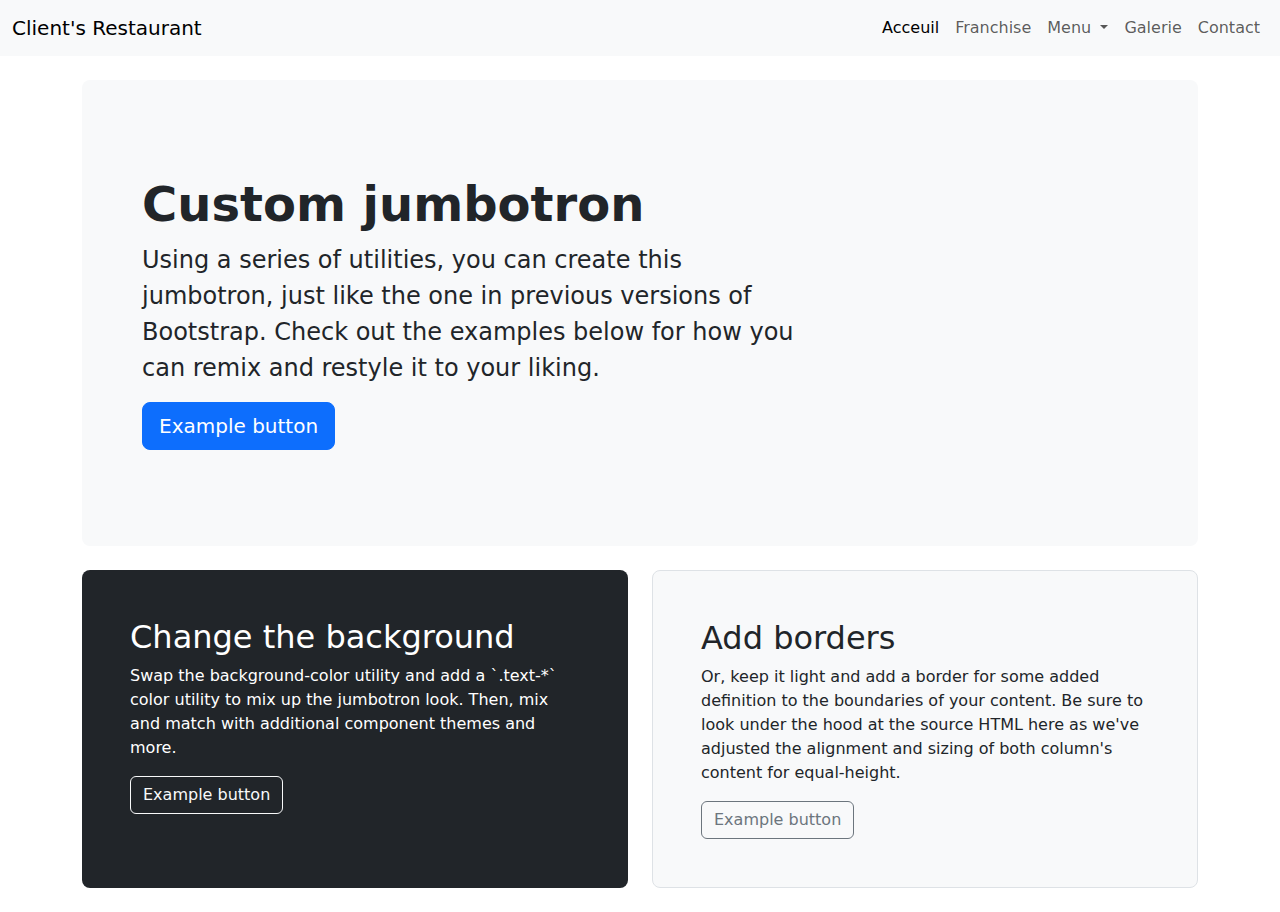
==== index.html @ b5772675 "multiple change, see about opacity contact form" ====
<!doctype html>
<html lang="en">
  <head>
    <meta charset="utf-8">
    <meta name="viewport" content="width=device-width, initial-scale=1">
    <title>Acceuil </title>
    <!--Boostrap CSS-->
    <link href="https://cdn.jsdelivr.net/npm/bootstrap@5.3.3/dist/css/bootstrap.min.css" rel="stylesheet" integrity="sha384-QWTKZyjpPEjISv5WaRU9OFeRpok6YctnYmDr5pNlyT2bRjXh0JMhjY6hW+ALEwIH" crossorigin="anonymous">
  </head>
  <body>
    <!--Navbar-->
    <nav class="navbar navbar-expand-lg bg-body-tertiary">
      <div class="container-fluid ">
        <a class="navbar-brand" href="#">Client's Restaurant</a>
          <div class="d-none d-md-flex m-r-5 m-l-5 ">
            <button class="navbar-toggler" type="button" data-bs-toggle="collapse" data-bs-target="#navbarSupportedContent" aria-controls="navbarSupportedContent" aria-expanded="false" aria-label="Toggle navigation">
              <span class="navbar-toggler-icon"></span>
            </button>
            <div class="collapse navbar-collapse" id="navbarSupportedContent">
              <ul class="navbar-nav me-auto mb-2 mb-lg-0">
                <li class="nav-item">
                  <a class="nav-link active" aria-current="page" href="./index.html">Acceuil</a>
                </li>
                <li class="nav-item">
                  <a class="nav-link" href="./franchise.html">Franchise</a>
                </li>
                <li class="nav-item dropdown">
                  <a class="nav-link dropdown-toggle" href="#" role="button" data-bs-toggle="dropdown" aria-expanded="false">
                    Menu
                  </a>
                  <ul class="dropdown-menu">
                    <li><a class="dropdown-item" href="./menu.html">Restaurant</a></li>
                    <li><a class="dropdown-item" href="#">Cave à vins</a></li>
                    <li><a class="dropdown-item" href="#">Bar</a></li>
                  </ul>
                </li>
                <li class="nav-item">
                  <a class="nav-link" href="./galerie.html">Galerie</a>
                </li>
                <li class="nav-item">
                  <a class="nav-link" href="contact.html">Contact</a>
                </li>
              </ul>
          </div>
        </div>
      </div>
    </nav>
    <!--"Jumbotron ? "-->
  

    <div class="container py-4">
      <!--<header class="pb-3 mb-4 border-bottom">
        <a href="https://getbootstrap.com/" class="d-flex align-items-center text-dark text-decoration-none">
          <svg xmlns="http://www.w3.org/2000/svg" width="40" height="32" class="me-2" viewBox="0 0 118 94" role="img"><title>Bootstrap</title><path fill-rule="evenodd" clip-rule="evenodd" d="M24.509 0c-6.733 0-11.715 5.893-11.492 12.284.214 6.14-.064 14.092-2.066 20.577C8.943 39.365 5.547 43.485 0 44.014v5.972c5.547.529 8.943 4.649 10.951 11.153 2.002 6.485 2.28 14.437 2.066 20.577C12.794 88.106 17.776 94 24.51 94H93.5c6.733 0 11.714-5.893 11.491-12.284-.214-6.14.064-14.092 2.066-20.577 2.009-6.504 5.396-10.624 10.943-11.153v-5.972c-5.547-.529-8.934-4.649-10.943-11.153-2.002-6.484-2.28-14.437-2.066-20.577C105.214 5.894 100.233 0 93.5 0H24.508zM80 57.863C80 66.663 73.436 72 62.543 72H44a2 2 0 01-2-2V24a2 2 0 012-2h18.437c9.083 0 15.044 4.92 15.044 12.474 0 5.302-4.01 10.049-9.119 10.88v.277C75.317 46.394 80 51.21 80 57.863zM60.521 28.34H49.948v14.934h8.905c6.884 0 10.68-2.772 10.68-7.727 0-4.643-3.264-7.207-9.012-7.207zM49.948 49.2v16.458H60.91c7.167 0 10.964-2.876 10.964-8.281 0-5.406-3.903-8.178-11.425-8.178H49.948z" fill="currentColor"></path></svg>
          <span class="fs-4">Jumbotron example</span>
        </a>
      </header>-->
  
      <div class="p-5 mb-4 bg-light rounded-3">
        <div class="container-fluid py-5">
          <h1 class="display-5 fw-bold">Custom jumbotron</h1>
          <p class="col-md-8 fs-4">Using a series of utilities, you can create this jumbotron, just like the one in previous versions of Bootstrap. Check out the examples below for how you can remix and restyle it to your liking.</p>
          <button class="btn btn-primary btn-lg" type="button">Example button</button>
        </div>
      </div>
  
      <div class="row align-items-md-stretch">
        <div class="col-md-6">
          <div class="h-100 p-5 text-white bg-dark rounded-3">
            <h2>Change the background</h2>
            <p>Swap the background-color utility and add a `.text-*` color utility to mix up the jumbotron look. Then, mix and match with additional component themes and more.</p>
            <button class="btn btn-outline-light" type="button">Example button</button>
          </div>
        </div>
        <div class="col-md-6">
          <div class="h-100 p-5 bg-light border rounded-3">
            <h2>Add borders</h2>
            <p>Or, keep it light and add a border for some added definition to the boundaries of your content. Be sure to look under the hood at the source HTML here as we've adjusted the alignment and sizing of both column's content for equal-height.</p>
            <button class="btn btn-outline-secondary" type="button">Example button</button>
          </div>
        </div>
      </div>




    <!--Bootstrap JS-->
    <script src="https://cdn.jsdelivr.net/npm/bootstrap@5.3.3/dist/js/bootstrap.bundle.min.js" integrity="sha384-YvpcrYf0tY3lHB60NNkmXc5s9fDVZLESaAA55NDzOxhy9GkcIdslK1eN7N6jIeHz" crossorigin="anonymous"></script>
  </body>
</html>
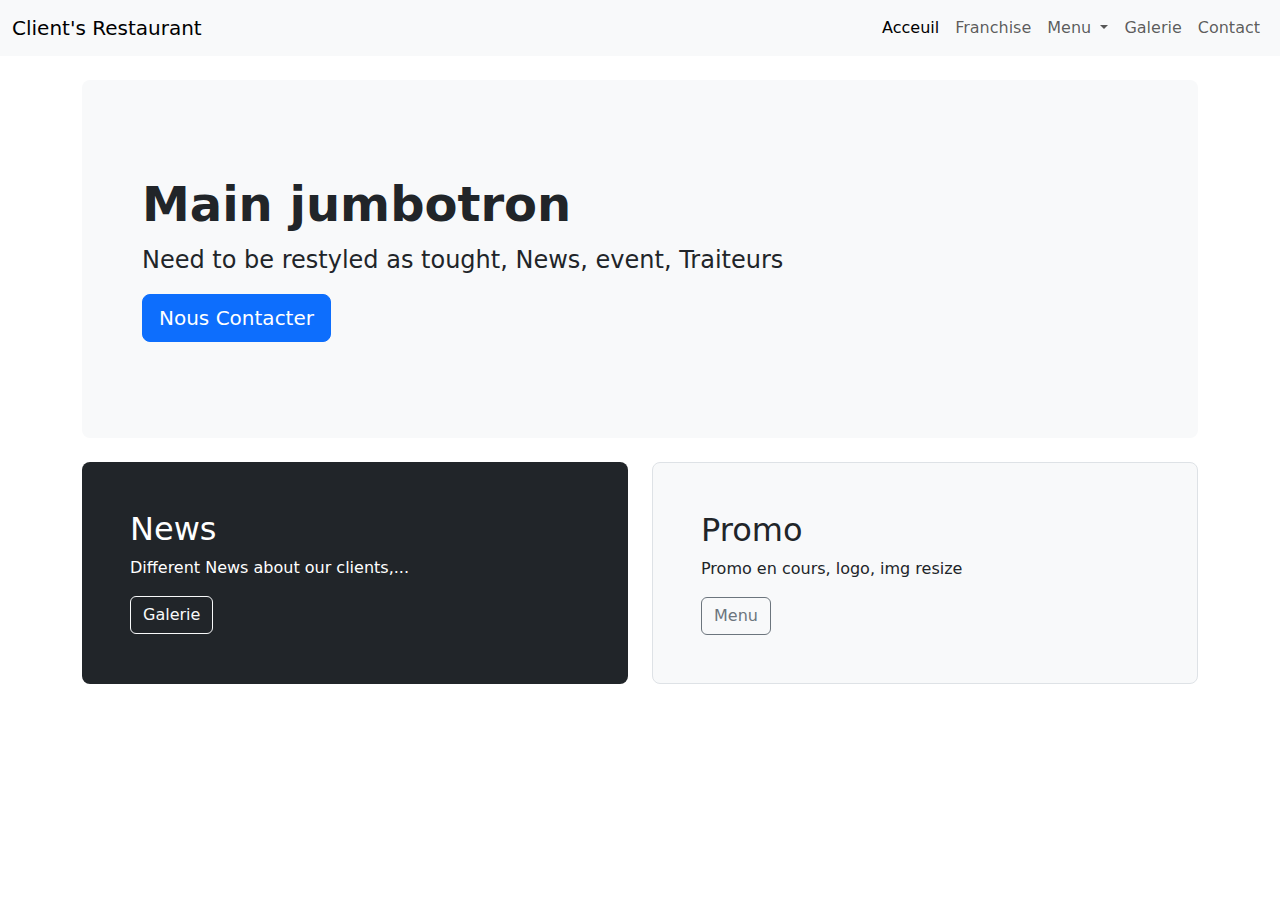
==== commit 5c8dbdd5: "adaptation jumbotron" ====
--- a/index.html
+++ b/index.html
@@ -58,25 +58,25 @@
   
       <div class="p-5 mb-4 bg-light rounded-3">
         <div class="container-fluid py-5">
-          <h1 class="display-5 fw-bold">Custom jumbotron</h1>
-          <p class="col-md-8 fs-4">Using a series of utilities, you can create this jumbotron, just like the one in previous versions of Bootstrap. Check out the examples below for how you can remix and restyle it to your liking.</p>
-          <button class="btn btn-primary btn-lg" type="button">Example button</button>
+          <h1 class="display-5 fw-bold">Main jumbotron</h1>
+          <p class="col-md-8 fs-4"> Need to be restyled as tought, News, event, Traiteurs</p>
+          <a href="./contact.html" class="btn btn-primary btn-lg" type="button">Nous Contacter</a>
         </div>
       </div>
   
       <div class="row align-items-md-stretch">
         <div class="col-md-6">
           <div class="h-100 p-5 text-white bg-dark rounded-3">
-            <h2>Change the background</h2>
-            <p>Swap the background-color utility and add a `.text-*` color utility to mix up the jumbotron look. Then, mix and match with additional component themes and more.</p>
-            <button class="btn btn-outline-light" type="button">Example button</button>
+            <h2>News</h2>
+            <p>Different News about our clients,...</p>
+            <a href="./galerie.html" class="btn btn-outline-light" type="button">Galerie</a>
           </div>
         </div>
         <div class="col-md-6">
           <div class="h-100 p-5 bg-light border rounded-3">
-            <h2>Add borders</h2>
-            <p>Or, keep it light and add a border for some added definition to the boundaries of your content. Be sure to look under the hood at the source HTML here as we've adjusted the alignment and sizing of both column's content for equal-height.</p>
-            <button class="btn btn-outline-secondary" type="button">Example button</button>
+            <h2>Promo</h2>
+            <p>Promo en cours, logo, img resize</p>
+            <a href="./menu.html" class="btn btn-outline-secondary" type="button">Menu</a>
           </div>
         </div>
       </div>
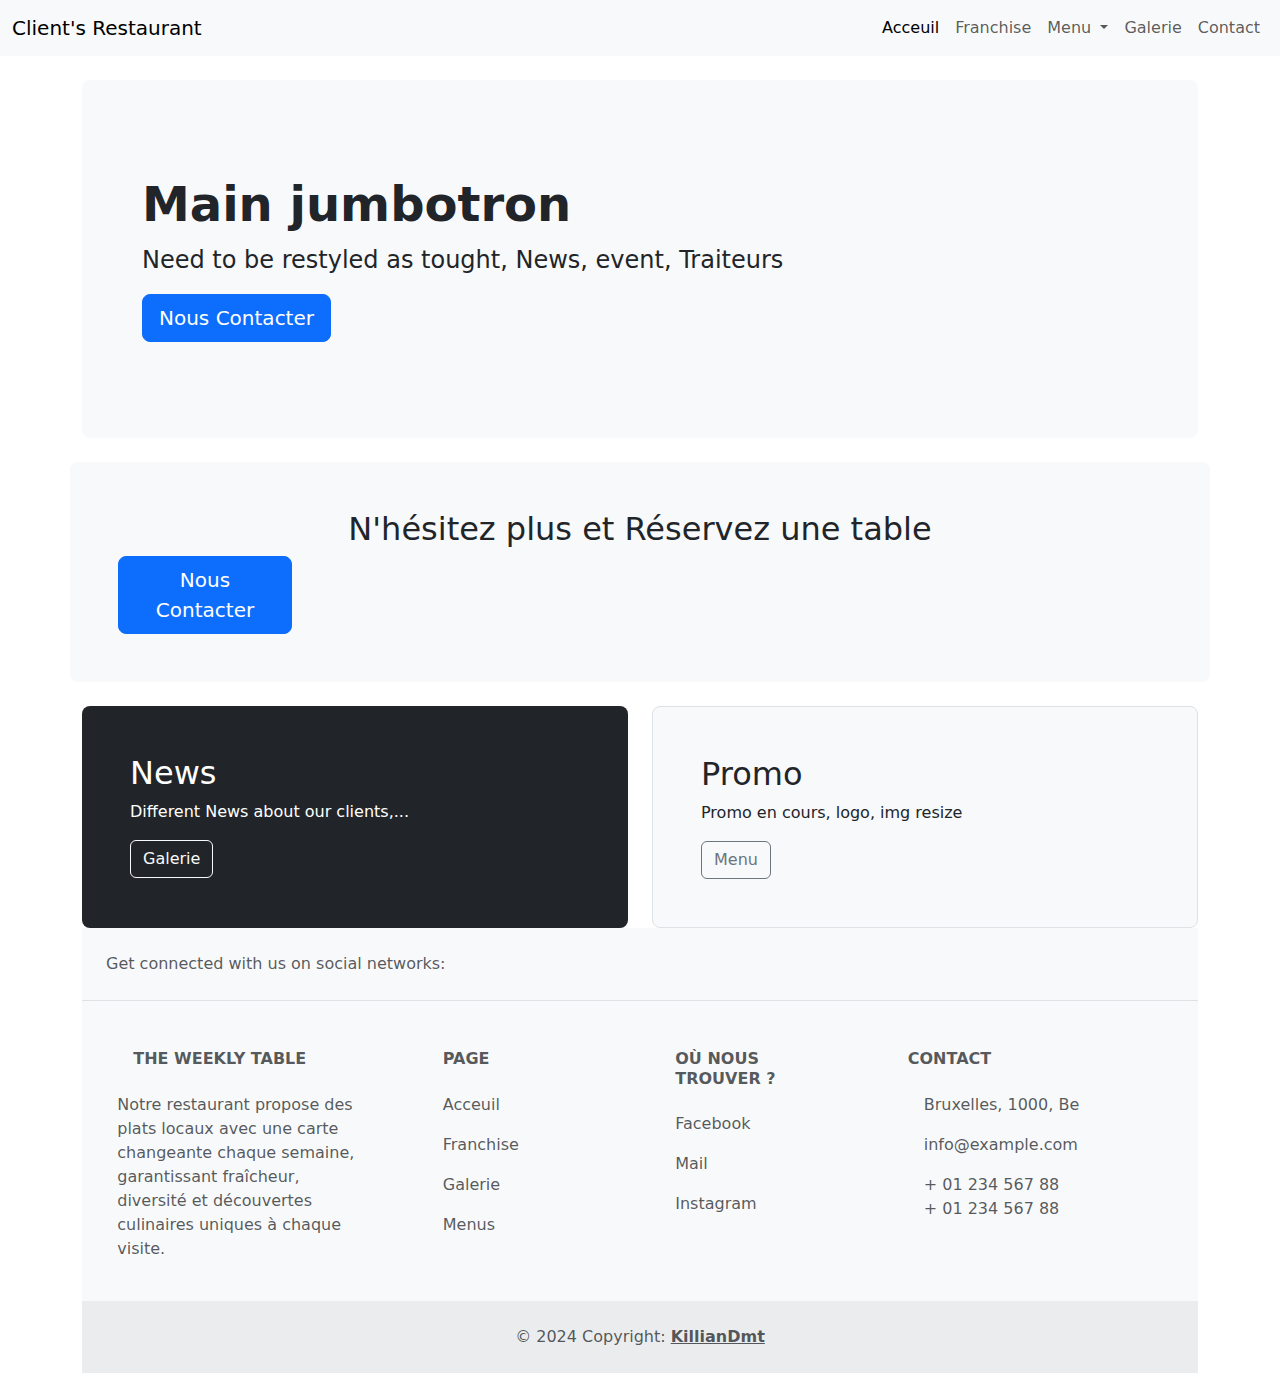
==== commit b449a803: "prepa to do dimanche" ====
--- a/index.html
+++ b/index.html
@@ -1,9 +1,14 @@
 <!doctype html>
+<!--
+ Completer menu, verifier chaque lien, page,... Orthographe,... 
+-->
 <html lang="en">
   <head>
     <meta charset="utf-8">
     <meta name="viewport" content="width=device-width, initial-scale=1">
     <title>Acceuil </title>
+    <!--Animate CSS-->
+    <link rel="stylesheet" href="https://cdnjs.cloudflare.com/ajax/libs/animate.css/4.1.1/animate.min.css"/>
     <!--Boostrap CSS-->
     <link href="https://cdn.jsdelivr.net/npm/bootstrap@5.3.3/dist/css/bootstrap.min.css" rel="stylesheet" integrity="sha384-QWTKZyjpPEjISv5WaRU9OFeRpok6YctnYmDr5pNlyT2bRjXh0JMhjY6hW+ALEwIH" crossorigin="anonymous">
   </head>
@@ -45,16 +50,12 @@
         </div>
       </div>
     </nav>
+
+
     <!--"Jumbotron ? "-->
   
 
     <div class="container py-4">
-      <!--<header class="pb-3 mb-4 border-bottom">
-        <a href="https://getbootstrap.com/" class="d-flex align-items-center text-dark text-decoration-none">
-          <svg xmlns="http://www.w3.org/2000/svg" width="40" height="32" class="me-2" viewBox="0 0 118 94" role="img"><title>Bootstrap</title><path fill-rule="evenodd" clip-rule="evenodd" d="M24.509 0c-6.733 0-11.715 5.893-11.492 12.284.214 6.14-.064 14.092-2.066 20.577C8.943 39.365 5.547 43.485 0 44.014v5.972c5.547.529 8.943 4.649 10.951 11.153 2.002 6.485 2.28 14.437 2.066 20.577C12.794 88.106 17.776 94 24.51 94H93.5c6.733 0 11.714-5.893 11.491-12.284-.214-6.14.064-14.092 2.066-20.577 2.009-6.504 5.396-10.624 10.943-11.153v-5.972c-5.547-.529-8.934-4.649-10.943-11.153-2.002-6.484-2.28-14.437-2.066-20.577C105.214 5.894 100.233 0 93.5 0H24.508zM80 57.863C80 66.663 73.436 72 62.543 72H44a2 2 0 01-2-2V24a2 2 0 012-2h18.437c9.083 0 15.044 4.92 15.044 12.474 0 5.302-4.01 10.049-9.119 10.88v.277C75.317 46.394 80 51.21 80 57.863zM60.521 28.34H49.948v14.934h8.905c6.884 0 10.68-2.772 10.68-7.727 0-4.643-3.264-7.207-9.012-7.207zM49.948 49.2v16.458H60.91c7.167 0 10.964-2.876 10.964-8.281 0-5.406-3.903-8.178-11.425-8.178H49.948z" fill="currentColor"></path></svg>
-          <span class="fs-4">Jumbotron example</span>
-        </a>
-      </header>-->
   
       <div class="p-5 mb-4 bg-light rounded-3">
         <div class="container-fluid py-5">
@@ -62,6 +63,13 @@
           <p class="col-md-8 fs-4"> Need to be restyled as tought, News, event, Traiteurs</p>
           <a href="./contact.html" class="btn btn-primary btn-lg" type="button">Nous Contacter</a>
         </div>
+      </div>
+
+
+        <!--Watch out 4 Design-->
+      <div class="row align-items-md-stretch animate__fadeInUp p-5 mb-4 bg-light rounded-3 text-center">
+        <h2>N'hésitez plus et Réservez une table</h2>
+        <a href="./contact.html" class="btn btn-primary btn-lg col-2" type="button">Nous Contacter</a>
       </div>
   
       <div class="row align-items-md-stretch">
@@ -81,7 +89,125 @@
         </div>
       </div>
 
-
+      <!--Footer+Contact-->
+
+    <footer class="text-center text-lg-start bg-body-tertiary text-muted">
+      <!-- Section: Social media -->
+      <section class="d-flex justify-content-center justify-content-lg-between p-4 border-bottom">
+        <!-- Left -->
+        <div class="me-5 d-none d-lg-block">
+          <span>Get connected with us on social networks:</span>
+        </div>
+        <!-- Left -->
+  
+        <!-- Right -->
+        <div>
+          <a href="" class="me-4 text-reset">
+            <i class="fab fa-facebook-f"></i>
+          </a>
+          <a href="" class="me-4 text-reset">
+            <i class="fab fa-twitter"></i>
+          </a>
+          <a href="" class="me-4 text-reset">
+            <i class="fab fa-google"></i>
+          </a>
+          <a href="" class="me-4 text-reset">
+            <i class="fab fa-instagram"></i>
+          </a>
+          <a href="" class="me-4 text-reset">
+            <i class="fab fa-linkedin"></i>
+          </a>
+          <a href="" class="me-4 text-reset">
+            <i class="fab fa-github"></i>
+          </a>
+        </div>
+        <!-- Right -->
+      </section>
+      <!-- Section: Social media -->
+  
+      <!-- Section: Links  -->
+      <section class="">
+        <div class="container text-center text-md-start mt-5">
+          <!-- Grid row -->
+          <div class="row mt-3">
+            <!-- Grid column -->
+            <div class="col-md-3 col-lg-4 col-xl-3 mx-auto mb-4">
+              <!-- Content -->
+              <h6 class="text-uppercase fw-bold mb-4">
+                <i class="fas fa-gem me-3"></i>The Weekly Table
+              </h6>
+              <p>
+                Notre restaurant propose des plats locaux avec une carte changeante chaque semaine, garantissant fraîcheur, diversité et découvertes culinaires uniques à chaque visite.
+              </p>
+            </div>
+            <!-- Grid column -->
+  
+            <!-- Grid column -->
+            <div class="col-md-2 col-lg-2 col-xl-2 mx-auto mb-4">
+              <!-- Links -->
+              <h6 class="text-uppercase fw-bold mb-4">
+                Page
+              </h6>
+              <p>
+                <a href="./index.html" class="text-reset text-decoration-none">Acceuil</a>
+              </p>
+              <p>
+                <a href="./franchise.html" class="text-reset text-decoration-none">Franchise</a>
+              </p>
+              <p>
+                <a href="./galerie.html" class="text-reset text-decoration-none">Galerie</a>
+              </p>
+              <p>
+                <a href="./menu.html" class="text-reset text-decoration-none">Menus</a>
+              </p>
+            </div>
+            <!-- Grid column -->
+  
+            <!-- Grid column -->
+            <div class="col-md-3 col-lg-2 col-xl-2 mx-auto mb-4">
+              <!-- Links -->
+              <h6 class="text-uppercase fw-bold mb-4">
+                Où nous trouver ? <!--Carte,...-->
+              </h6>
+              <p>
+                <a href="#!" class="text-reset text-decoration-none">Facebook</a>
+              </p>
+              <p>
+                <a href="#!" class="text-reset text-decoration-none">Mail</a>
+              </p>
+              <p>
+                <a href="#!" class="text-reset text-decoration-none">Instagram</a>
+              </p>
+            </div>
+            <!-- Grid column -->
+  
+            <!-- Grid column -->
+            <div class="col-md-4 col-lg-3 col-xl-3 mx-auto mb-md-0 mb-4">
+              <!-- Links -->
+              <h6 class="text-uppercase fw-bold mb-4">Contact</h6>
+              <p><i class="fas fa-home me-3"></i> Bruxelles,  1000, Be</p>
+              <p>
+                <a href="mailto:info@example.com" class="text-decoration-none text-reset"><i class="fas fa-envelope me-3"></i>
+                info@example.com</a>
+              </p>
+              <a href="tel:+0123456788" class="text-decoration-none text-reset"><i class="fas fa-phone me-3"></i> + 01 234 567 88</a>
+              <p><a href="tel:+0123456788" class="text-decoration-none text-reset"><i class="fas fa-print me-3"></i> + 01 234 567 88</a></p>
+            </div>
+            <!-- Grid column -->
+          </div>
+          <!-- Grid row -->
+        </div>
+      </section>
+      <!-- Section: Links  -->
+  
+      <!-- Copyright -->
+      <div class="text-center p-4" style="background-color: rgba(0, 0, 0, 0.05);">
+        © 2024 Copyright:
+        <a class="text-reset fw-bold" href="https://github.com/KillianDmt">KillianDmt</a>
+      </div>
+      <!-- Copyright -->
+    </footer>
+    <!-- Footer -->
 
 
     <!--Bootstrap JS-->
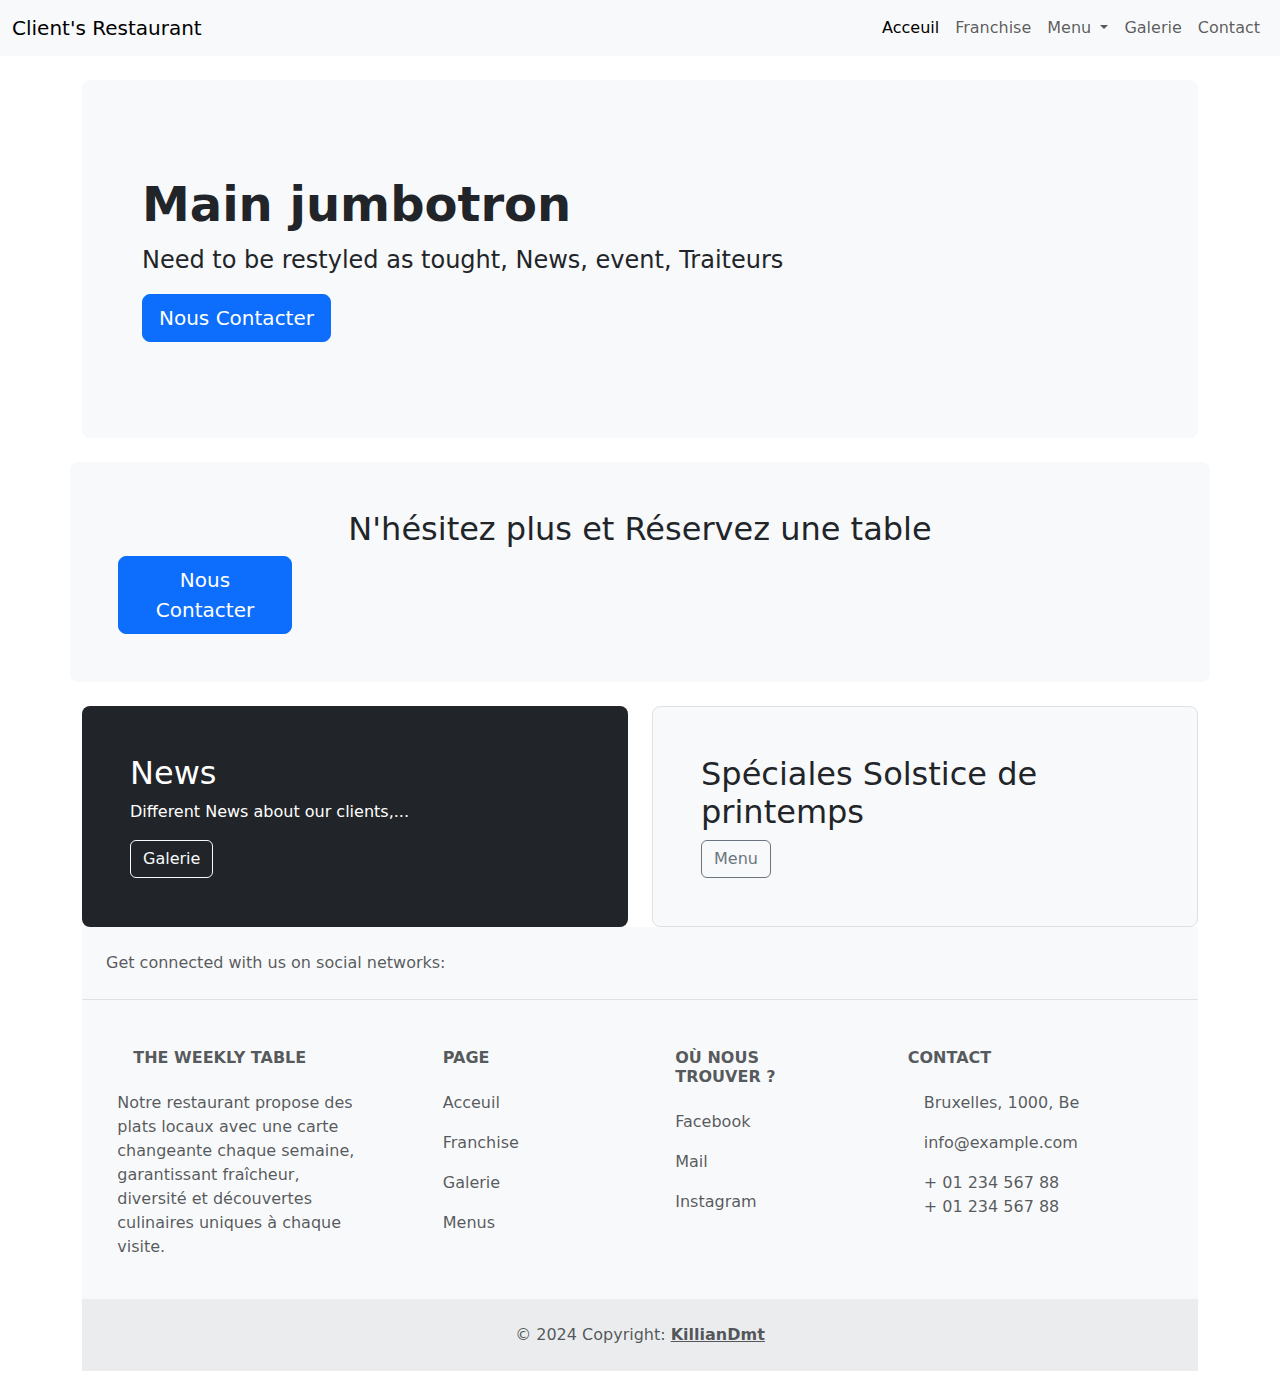
==== commit 50628b10: "Header Footer Ok" ====
--- a/index.html
+++ b/index.html
@@ -7,6 +7,8 @@
     <meta charset="utf-8">
     <meta name="viewport" content="width=device-width, initial-scale=1">
     <title>Acceuil </title>
+    <!--Fonts Awesome CSS-->
+    <link rel="stylesheet" href="https://cdnjs.cloudflare.com/ajax/libs/font-awesome/6.5.2/css/all.min.css" integrity="sha512-SnH5WK+bZxgPHs44uWIX+LLJAJ9/2PkPKZ5QiAj6Ta86w+fsb2TkcmfRyVX3pBnMFcV7oQPJkl9QevSCWr3W6A==" crossorigin="anonymous" referrerpolicy="no-referrer" />
     <!--Animate CSS-->
     <link rel="stylesheet" href="https://cdnjs.cloudflare.com/ajax/libs/animate.css/4.1.1/animate.min.css"/>
     <!--Boostrap CSS-->
@@ -16,7 +18,7 @@
     <!--Navbar-->
     <nav class="navbar navbar-expand-lg bg-body-tertiary">
       <div class="container-fluid ">
-        <a class="navbar-brand" href="#">Client's Restaurant</a>
+        <a class="navbar-brand" href="#">Client's Restaurant</a><!--Logo ?-->
           <div class="d-none d-md-flex m-r-5 m-l-5 ">
             <button class="navbar-toggler" type="button" data-bs-toggle="collapse" data-bs-target="#navbarSupportedContent" aria-controls="navbarSupportedContent" aria-expanded="false" aria-label="Toggle navigation">
               <span class="navbar-toggler-icon"></span>
@@ -34,9 +36,9 @@
                     Menu
                   </a>
                   <ul class="dropdown-menu">
-                    <li><a class="dropdown-item" href="./menu.html">Restaurant</a></li>
+                    <li><a class="dropdown-item" href="./menu.html">Restaurant</a></li><!--
                     <li><a class="dropdown-item" href="#">Cave à vins</a></li>
-                    <li><a class="dropdown-item" href="#">Bar</a></li>
+                    <li><a class="dropdown-item" href="#">Bar</a></li>-->
                   </ul>
                 </li>
                 <li class="nav-item">
@@ -82,9 +84,8 @@
         </div>
         <div class="col-md-6">
           <div class="h-100 p-5 bg-light border rounded-3">
-            <h2>Promo</h2>
-            <p>Promo en cours, logo, img resize</p>
-            <a href="./menu.html" class="btn btn-outline-secondary" type="button">Menu</a>
+            <h2>Spéciales Solstice de printemps</h2><!--class Special Jumbotron-->
+            <a href="./menu.html" class="btn btn-outline-secondary" type="button">Menu</a><!--#Sur salade en direct-->
           </div>
         </div>
       </div>
@@ -96,7 +97,7 @@
       <section class="d-flex justify-content-center justify-content-lg-between p-4 border-bottom">
         <!-- Left -->
         <div class="me-5 d-none d-lg-block">
-          <span>Get connected with us on social networks:</span>
+          <span>Get connected with us on social networks:</span> <!--Why no icon->href lien-->
         </div>
         <!-- Left -->
   
@@ -167,7 +168,7 @@
             <div class="col-md-3 col-lg-2 col-xl-2 mx-auto mb-4">
               <!-- Links -->
               <h6 class="text-uppercase fw-bold mb-4">
-                Où nous trouver ? <!--Carte,...-->
+                Où nous trouver ?
               </h6>
               <p>
                 <a href="#!" class="text-reset text-decoration-none">Facebook</a>
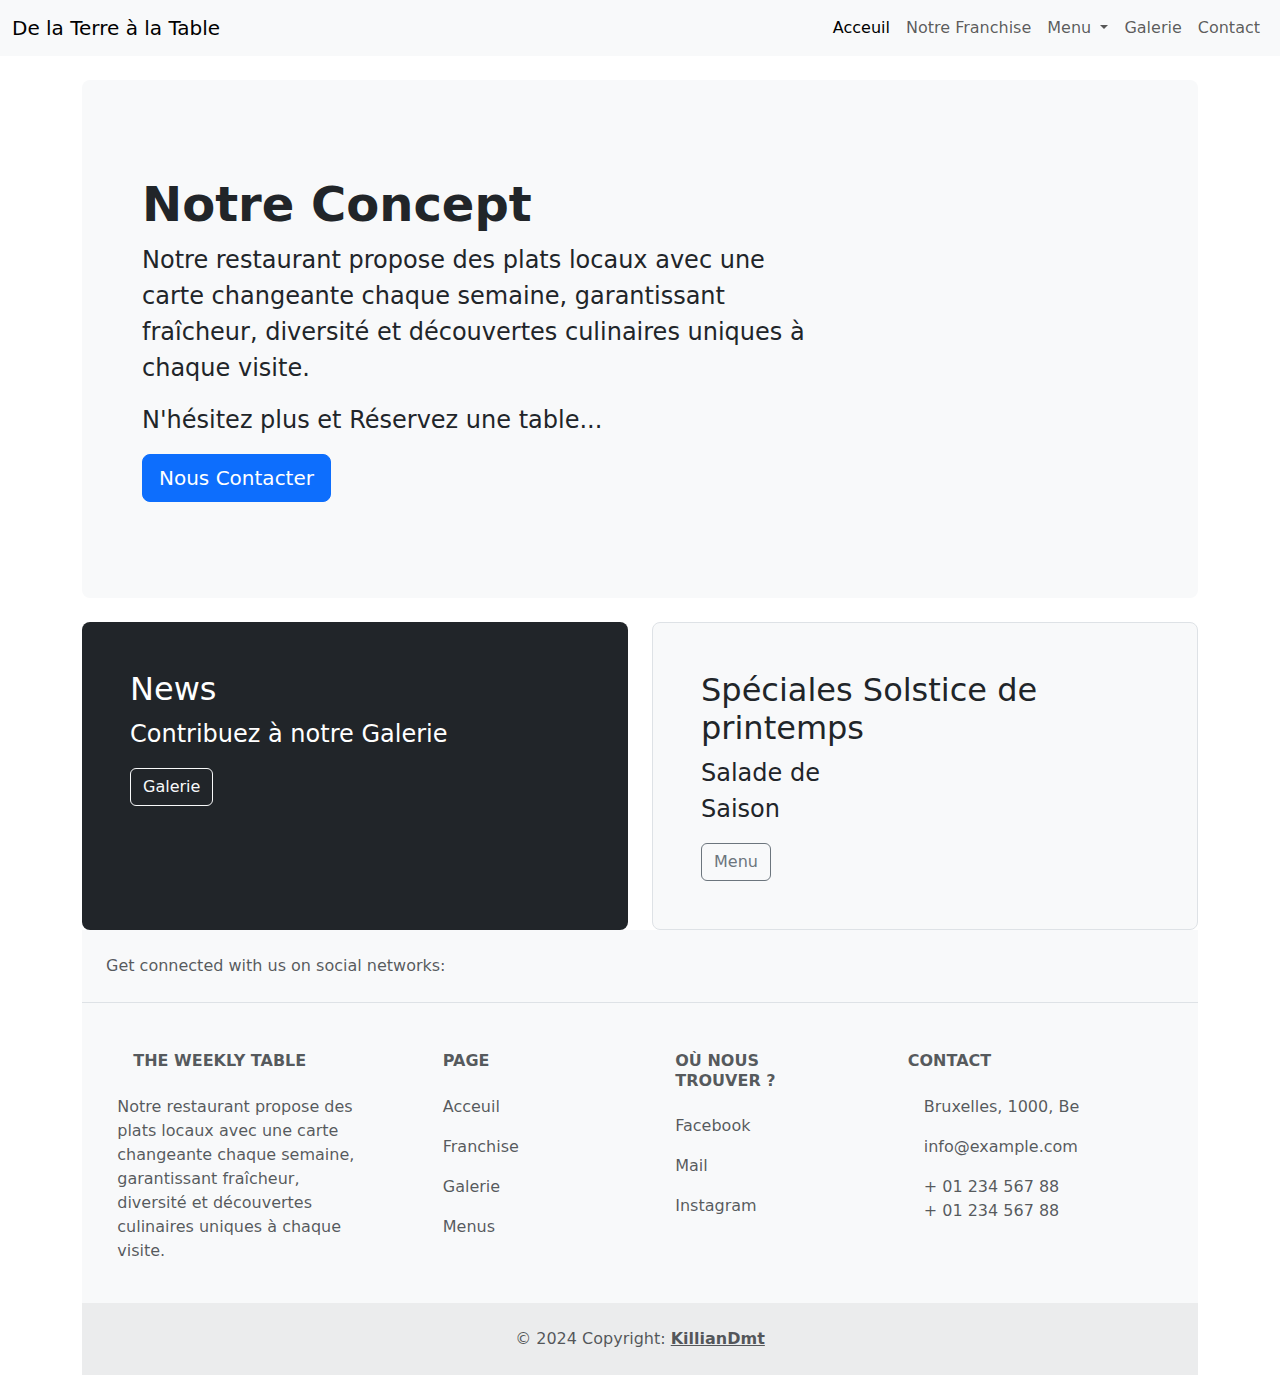
==== commit 40bc5aa5: "maj index, franchise, galerie, ..." ====
--- a/index.html
+++ b/index.html
@@ -6,11 +6,9 @@
   <head>
     <meta charset="utf-8">
     <meta name="viewport" content="width=device-width, initial-scale=1">
-    <title>Acceuil </title>
+    <title>Acceuil - De la Terre à la Table </title>
     <!--Fonts Awesome CSS-->
     <link rel="stylesheet" href="https://cdnjs.cloudflare.com/ajax/libs/font-awesome/6.5.2/css/all.min.css" integrity="sha512-SnH5WK+bZxgPHs44uWIX+LLJAJ9/2PkPKZ5QiAj6Ta86w+fsb2TkcmfRyVX3pBnMFcV7oQPJkl9QevSCWr3W6A==" crossorigin="anonymous" referrerpolicy="no-referrer" />
-    <!--Animate CSS-->
-    <link rel="stylesheet" href="https://cdnjs.cloudflare.com/ajax/libs/animate.css/4.1.1/animate.min.css"/>
     <!--Boostrap CSS-->
     <link href="https://cdn.jsdelivr.net/npm/bootstrap@5.3.3/dist/css/bootstrap.min.css" rel="stylesheet" integrity="sha384-QWTKZyjpPEjISv5WaRU9OFeRpok6YctnYmDr5pNlyT2bRjXh0JMhjY6hW+ALEwIH" crossorigin="anonymous">
   </head>
@@ -18,9 +16,9 @@
     <!--Navbar-->
     <nav class="navbar navbar-expand-lg bg-body-tertiary">
       <div class="container-fluid ">
-        <a class="navbar-brand" href="#">Client's Restaurant</a><!--Logo ?-->
+        <a class="navbar-brand" href="#">De la Terre à la Table</a><!--Logo ?-->
           <div class="d-none d-md-flex m-r-5 m-l-5 ">
-            <button class="navbar-toggler" type="button" data-bs-toggle="collapse" data-bs-target="#navbarSupportedContent" aria-controls="navbarSupportedContent" aria-expanded="false" aria-label="Toggle navigation">
+            <button class="navbar-toggler no-border" type="button" data-bs-toggle="collapse" data-bs-target="#navbarSupportedContent" aria-controls="navbarSupportedContent" aria-expanded="false" aria-label="Toggle navigation">
               <span class="navbar-toggler-icon"></span>
             </button>
             <div class="collapse navbar-collapse" id="navbarSupportedContent">
@@ -29,7 +27,7 @@
                   <a class="nav-link active" aria-current="page" href="./index.html">Acceuil</a>
                 </li>
                 <li class="nav-item">
-                  <a class="nav-link" href="./franchise.html">Franchise</a>
+                  <a class="nav-link" href="./franchise.html">Notre Franchise</a>
                 </li>
                 <li class="nav-item dropdown">
                   <a class="nav-link dropdown-toggle" href="#" role="button" data-bs-toggle="dropdown" aria-expanded="false">
@@ -61,30 +59,26 @@
   
       <div class="p-5 mb-4 bg-light rounded-3">
         <div class="container-fluid py-5">
-          <h1 class="display-5 fw-bold">Main jumbotron</h1>
-          <p class="col-md-8 fs-4"> Need to be restyled as tought, News, event, Traiteurs</p>
+          <h1 class="display-5 fw-bold">Notre Concept</h1>
+          <p class="col-md-8 fs-4"> Notre restaurant propose des plats locaux avec une carte changeante chaque semaine, garantissant fraîcheur, diversité et découvertes culinaires uniques à chaque visite.</p>
+          <p class="col-md-8 fs-4">N'hésitez plus et Réservez une table...</p>
           <a href="./contact.html" class="btn btn-primary btn-lg" type="button">Nous Contacter</a>
         </div>
       </div>
 
-
-        <!--Watch out 4 Design-->
-      <div class="row align-items-md-stretch animate__fadeInUp p-5 mb-4 bg-light rounded-3 text-center">
-        <h2>N'hésitez plus et Réservez une table</h2>
-        <a href="./contact.html" class="btn btn-primary btn-lg col-2" type="button">Nous Contacter</a>
-      </div>
-  
+      <!--Promo Tron-->
       <div class="row align-items-md-stretch">
         <div class="col-md-6">
           <div class="h-100 p-5 text-white bg-dark rounded-3">
             <h2>News</h2>
-            <p>Different News about our clients,...</p>
+            <p class="fs-4">Contribuez à notre Galerie</p>
             <a href="./galerie.html" class="btn btn-outline-light" type="button">Galerie</a>
           </div>
         </div>
         <div class="col-md-6">
           <div class="h-100 p-5 bg-light border rounded-3">
             <h2>Spéciales Solstice de printemps</h2><!--class Special Jumbotron-->
+            <p class="col-md-4 fs-4">Salade de Saison</p>
             <a href="./menu.html" class="btn btn-outline-secondary" type="button">Menu</a><!--#Sur salade en direct-->
           </div>
         </div>
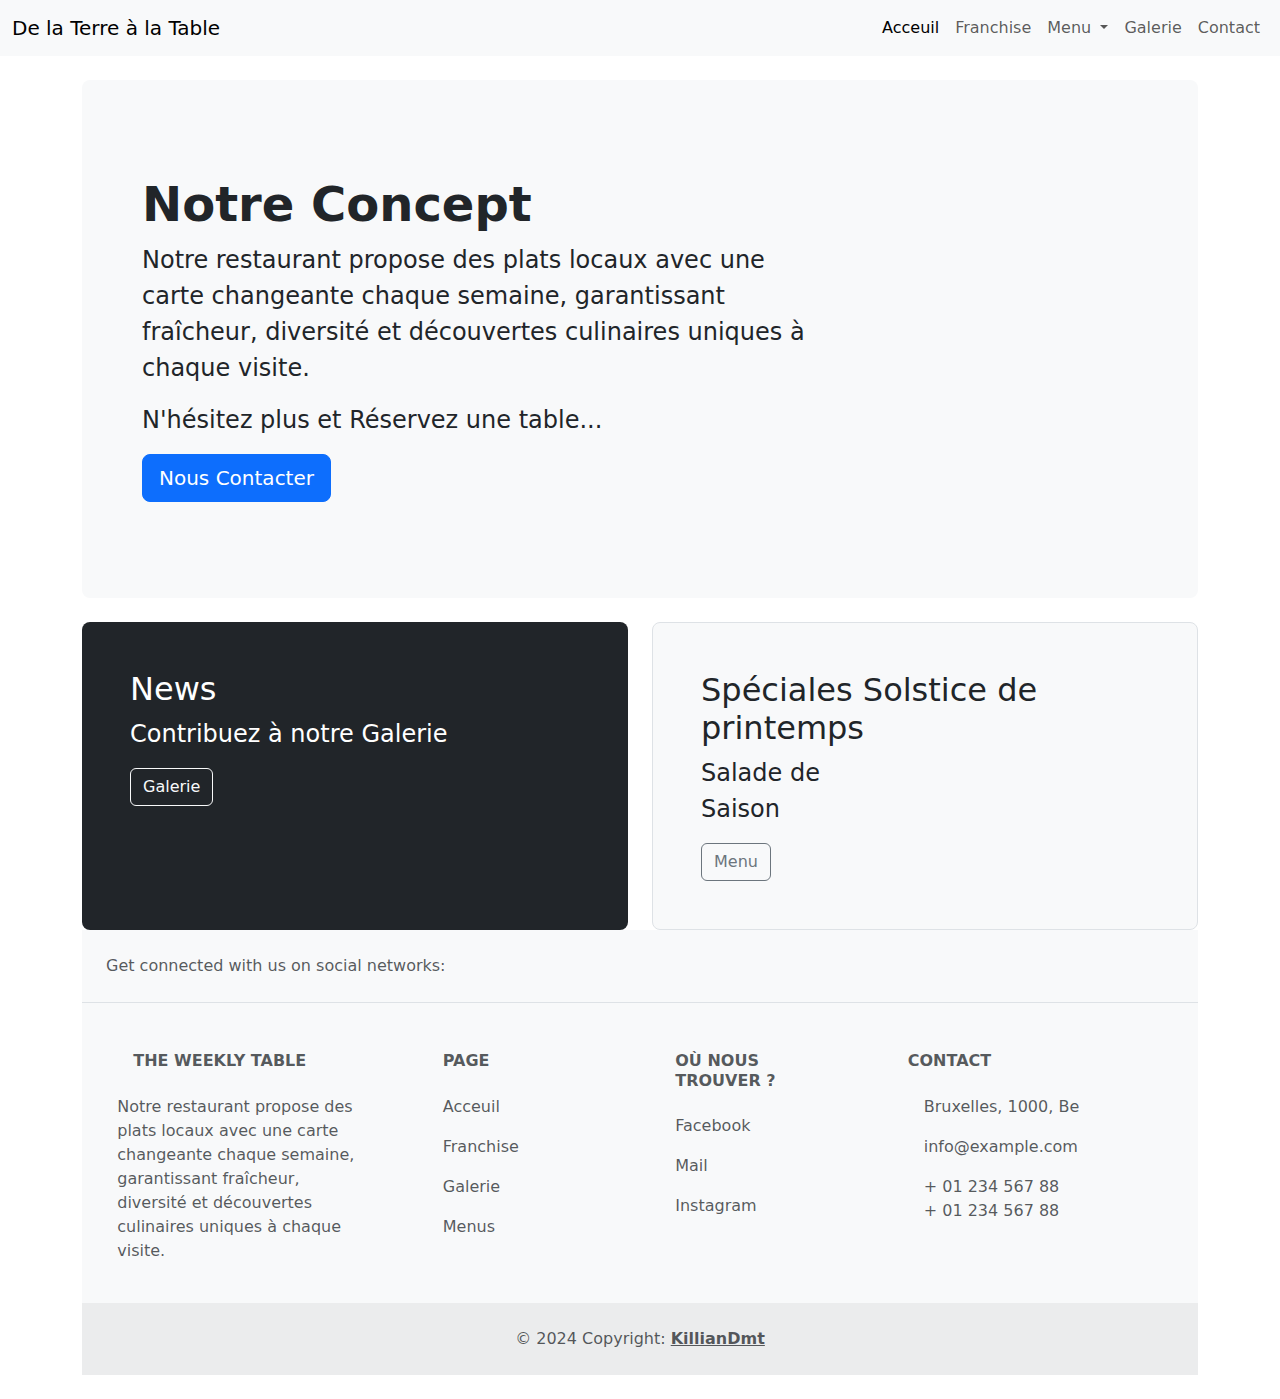
==== commit 4777248f: "Update index.html" ====
--- a/index.html
+++ b/index.html
@@ -17,8 +17,8 @@
     <nav class="navbar navbar-expand-lg bg-body-tertiary">
       <div class="container-fluid ">
         <a class="navbar-brand" href="#">De la Terre à la Table</a><!--Logo ?-->
-          <div class="d-none d-md-flex m-r-5 m-l-5 ">
-            <button class="navbar-toggler no-border" type="button" data-bs-toggle="collapse" data-bs-target="#navbarSupportedContent" aria-controls="navbarSupportedContent" aria-expanded="false" aria-label="Toggle navigation">
+          <div class="d-md-flex m-r-5 m-l-5 ">
+            <button class="navbar-toggler " type="button" data-bs-toggle="collapse" data-bs-target="#navbarSupportedContent" aria-controls="navbarSupportedContent" aria-expanded="false" aria-label="Toggle navigation">
               <span class="navbar-toggler-icon"></span>
             </button>
             <div class="collapse navbar-collapse" id="navbarSupportedContent">
@@ -27,7 +27,7 @@
                   <a class="nav-link active" aria-current="page" href="./index.html">Acceuil</a>
                 </li>
                 <li class="nav-item">
-                  <a class="nav-link" href="./franchise.html">Notre Franchise</a>
+                  <a class="nav-link" href="./franchise.html">Franchise</a>
                 </li>
                 <li class="nav-item dropdown">
                   <a class="nav-link dropdown-toggle" href="#" role="button" data-bs-toggle="dropdown" aria-expanded="false">
